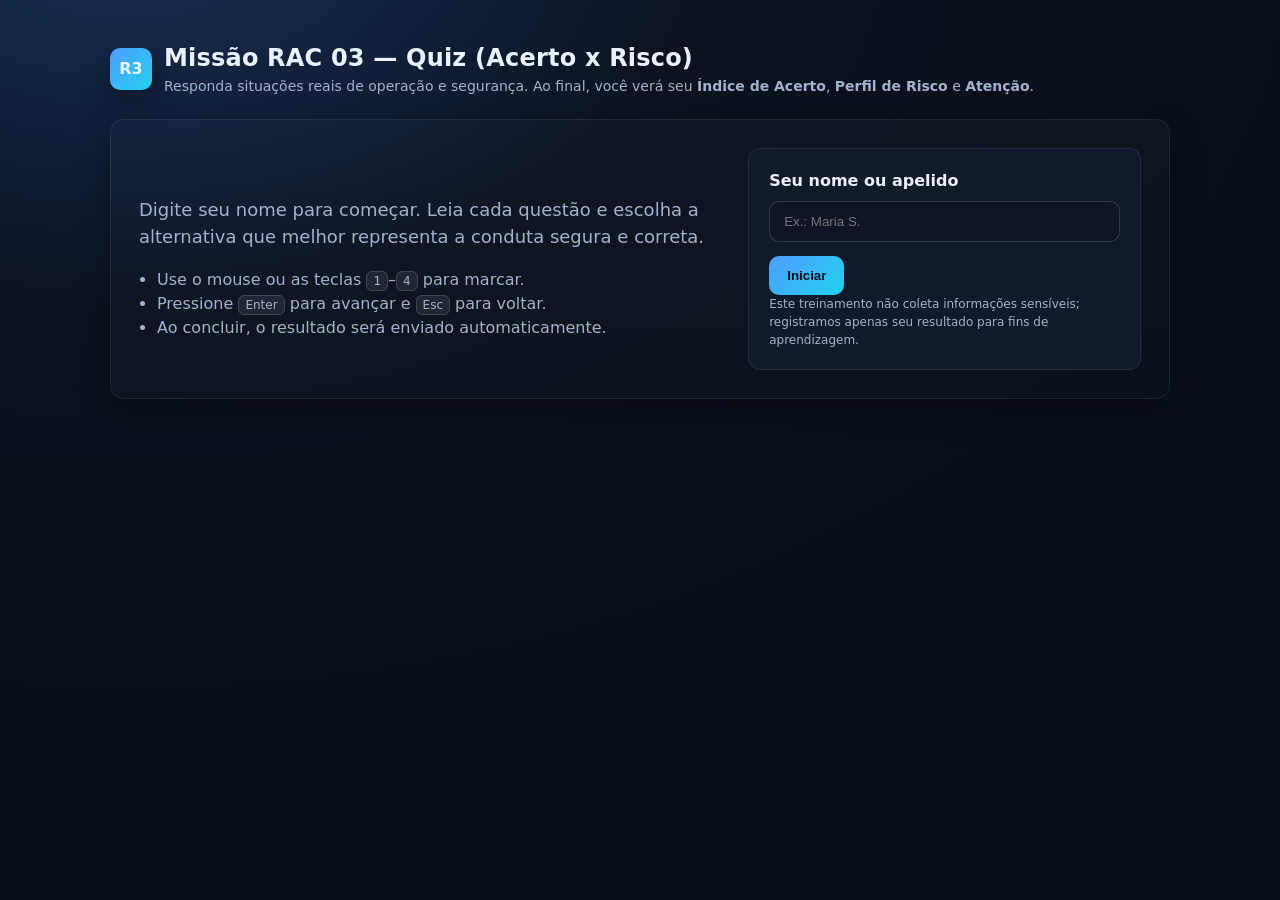
==== index.html @ c6a47e02 "Update index.html" ====
<!DOCTYPE html>
<html lang="pt-br">
<head>
  <meta charset="utf-8" />
  <meta name="viewport" content="width=device-width, initial-scale=1" />
  <title>Missão RAC 03 — Quiz (Acerto x Risco)</title>
  <style>
    :root{
      --bg:#0b1220;
      --card:#111a2b;
      --muted:#a4b1cd;
      --text:#eaf1ff;
      --accent:#4f9cff;
      --accent-2:#22d3ee;
      --good:#22c55e;
      --warn:#f59e0b;
      --bad:#ef4444;
      --shadow:0 10px 30px rgba(0,0,0,.35);
      --radius:14px;
    }

    *{ box-sizing:border-box; }
    html,body{ height:100%; }

    body{
      margin:0;
      font:400 16px/1.5 system-ui,-apple-system,Segoe UI,Roboto,Ubuntu,Cantarell,'Helvetica Neue',Arial,'Noto Sans',sans-serif;
      color:var(--text);
      background:
        radial-gradient(1200px 800px at 10% -10%, #173057 0%, #0b1220 50%, #090f1a 100%),
        url('https://images.unsplash.com/photo-1518770660439-4636190af475?q=80&w=1200&auto=format&fit=crop') center/cover fixed no-repeat;
    }

    .wrap{
      max-width:1100px;
      margin:0 auto;
      padding:40px 20px 80px;
    }

    header{
      display:flex;
      align-items:center;
      gap:12px;
      margin-bottom:22px;
    }

    .logo{
      width:42px;
      height:42px;
      border-radius:10px;
      background:linear-gradient(135deg,var(--accent),var(--accent-2));
      display:grid;
      place-items:center;
      box-shadow:var(--shadow);
    }

    .logo span{ font-weight:700; }

    h1{
      font-size:24px;
      margin:0;
      letter-spacing:.2px;
    }

    .card{
      background:linear-gradient(180deg, rgba(255,255,255,.02), rgba(255,255,255,.01));
      border:1px solid rgba(255,255,255,.08);
      border-radius:var(--radius);
      box-shadow:var(--shadow);
      overflow:hidden;
    }

    #intro{
      padding:28px;
      display:grid;
      grid-template-columns:1.2fr .8fr;
      gap:20px;
      align-items:center;
    }

    #intro .lead{
      font-size:18px;
      color:var(--muted);
    }

    #intro .panel{
      background:var(--card);
      border-radius:12px;
      padding:20px;
    }

    label{
      display:block;
      font-weight:600;
      margin-bottom:8px;
    }

    input[type=text]{
      width:100%;
      padding:12px 14px;
      border-radius:10px;
      border:1px solid rgba(255,255,255,.15);
      background:#0d1526;
      color:var(--text);
      outline:none;
    }

    .actions{
      display:flex;
      gap:12px;
      margin-top:14px;
    }

    button{
      appearance:none;
      border:0;
      border-radius:10px;
      padding:12px 18px;
      color:#06101f;
      font-weight:700;
      cursor:pointer;
    }

    .btn-primary{
      background:linear-gradient(135deg,var(--accent),var(--accent-2));
      color:#06101f;
    }

    .btn-secondary{
      background:rgba(255,255,255,.08);
      color:var(--text);
    }

    #game{ display:none; }

    .game-grid{
      display:grid;
      grid-template-columns:1.1fr .9fr;
      gap:20px;
    }

    .scene{
      position:relative;
      height:520px;
      border-radius:var(--radius);
      overflow:hidden;
      background:#111;
    }

    .scene img{
      position:absolute;
      inset:0;
      width:100%;
      height:100%;
      object-fit:cover;
      filter:brightness(.5);
    }

    .scene .progress{
      position:absolute;
      top:14px;
      left:14px;
      right:14px;
      height:10px;
      border-radius:8px;
      background:rgba(255,255,255,.12);
      overflow:hidden;
      border:1px solid rgba(255,255,255,.15);
    }

    .scene .bar{
      height:100%;
      width:0%;
      background:linear-gradient(90deg,var(--accent),var(--accent-2));
      transition:width .35s ease;
    }

    .scene .step{
      position:absolute;
      top:36px;
      left:16px;
      font-size:12px;
      color:#d0dcf5;
    }

    .qa{
      background:var(--card);
      border-radius:var(--radius);
      padding:20px;
      display:grid;
      grid-template-rows:auto 1fr auto;
      height:520px;
    }

    .question{
      font-size:20px;
      font-weight:700;
      margin:2px 0 10px;
    }

    .options{
      display:grid;
      gap:10px;
      overflow:auto;
      padding-right:6px;
    }

    .opt{
      display:flex;
      align-items:flex-start;
      gap:10px;
      padding:12px;
      border:1px solid rgba(255,255,255,.12);
      border-radius:12px;
      background:#0e1729;
      cursor:pointer;
      transition:transform .05s ease, border-color .2s ease;
    }

    .opt:hover{
      border-color:rgba(255,255,255,.3);
    }

    .opt input{
      transform:scale(1.2);
      margin-top:2px;
    }

    .qa-footer{
      display:flex;
      justify-content:space-between;
      align-items:center;
      gap:12px;
      margin-top:12px;
    }

    .pill{
      background:rgba(255,255,255,.08);
      color:var(--muted);
      font-size:12px;
      padding:6px 10px;
      border-radius:999px;
    }

    #result{ display:none; }

    .result-wrap{
      display:grid;
      grid-template-columns:1.1fr .9fr;
      gap:20px;
    }

    .hero{
      background:linear-gradient(135deg,#0f1b33,#0b1426);
      border:1px solid rgba(255,255,255,.08);
      border-radius:var(--radius);
      padding:22px;
    }

    .metrics{
      display:grid;
      grid-template-columns:repeat(2, 1fr);
      gap:14px;
      margin-top:10px;
    }

    .metric{
      background:#0e1628;
      border:1px solid rgba(255,255,255,.08);
      border-radius:12px;
      padding:14px;
      display:grid;
      grid-template-columns:100px 1fr;
      gap:12px;
      align-items:center;
    }

    .metric h4{
      margin:0 0 6px;
      font-size:14px;
      color:#cbd6ee;
    }

    .metric p{
      margin:0;
      color:var(--muted);
      font-size:13px;
    }

    .viz{
      width:100px;
      height:100px;
    }

    .panel{
      background:var(--card);
      border:1px solid rgba(255,255,255,.08);
      border-radius:var(--radius);
      padding:18px;
    }

    .list{
      margin:0;
      padding-left:18px;
      color:var(--muted);
    }

    .result-actions{
      display:flex;
      gap:12px;
      margin-top:14px;
      align-items:center;
      flex-wrap:wrap;
    }

    .status-badge{
      display:inline-block;
      padding:6px 10px;
      border-radius:999px;
      font-weight:700;
      font-size:12px;
    }

    .status-ok{
      background:rgba(34,197,94,.2);
      color:#34d399;
      border:1px solid rgba(34,197,94,.35);
    }

    .status-warn{
      background:rgba(245,158,11,.2);
      color:#fbbf24;
      border:1px solid rgba(245,158,11,.35);
    }

    .status-err{
      background:rgba(239,68,68,.2);
      color:#f87171;
      border:1px solid rgba(239,68,68,.35);
    }

    .badge{
      display:inline-block;
      padding:3px 8px;
      border-radius:999px;
      font-weight:700;
      font-size:12px;
    }

    .muted{
      color:var(--muted);
      font-size:12px;
    }

    kbd{
      padding:2px 6px;
      border-radius:6px;
      background:rgba(255,255,255,.08);
      border:1px solid rgba(255,255,255,.15);
      font-family:inherit;
      font-size:12px;
    }

    @media (max-width: 900px){
      #intro{ grid-template-columns:1fr; }
      .game-grid, .result-wrap{ grid-template-columns:1fr; }
      .scene, .qa{ height:auto; }
    }
  </style>
</head>
<body>
  <div class="wrap">
    <header>
      <div class="logo"><span>R3</span></div>
      <div>
        <h1>Missão RAC 03 — Quiz (Acerto x Risco)</h1>
        <div style="color:var(--muted); font-size:14px">
          Responda situações reais de operação e segurança. Ao final, você verá seu <b>Índice de Acerto</b>, <b>Perfil de Risco</b> e <b>Atenção</b>.
        </div>
      </div>
    </header>

    <section id="intro" class="card">
      <div>
        <p class="lead">
          Digite seu nome para começar. Leia cada questão e escolha a alternativa que melhor representa a conduta segura e correta.
        </p>
        <ul class="list">
          <li>Use o mouse ou as teclas <kbd>1</kbd>–<kbd>4</kbd> para marcar.</li>
          <li>Pressione <kbd>Enter</kbd> para avançar e <kbd>Esc</kbd> para voltar.</li>
          <li>Ao concluir, o resultado será enviado automaticamente.</li>
        </ul>
      </div>

      <div class="panel">
        <label for="playerName">Seu nome ou apelido</label>
        <input id="playerName" type="text" placeholder="Ex.: Maria S." />
        <div class="actions">
          <button id="btnStart" class="btn-primary">Iniciar</button>
        </div>
        <div class="muted">
          Este treinamento não coleta informações sensíveis; registramos apenas seu resultado para fins de aprendizagem.
        </div>
      </div>
    </section>

    <section id="game" class="game-grid">
      <div class="scene card">
        <div class="progress"><div class="bar" id="progressBar"></div></div>
        <div class="step" id="stepText"></div>
        <img id="sceneImg" alt="Cenário" src="" />
      </div>

      <div class="qa card">
        <div>
          <div class="pill" id="topic">Cenário</div>
          <div class="question" id="questionText"></div>
        </div>

        <div class="options" id="options"></div>

        <div class="qa-footer">
          <span class="pill" id="timer">00:00</span>
          <div>
            <button id="btnBack" class="btn-secondary">Voltar</button>
            <button id="btnNext" class="btn-primary" disabled>Próximo</button>
          </div>
        </div>
      </div>
    </section>

    <section id="result">
      <div class="result-wrap">
        <div class="hero">
          <h2 id="thanks"></h2>
          <p class="lead" id="summary"></p>

          <div class="metrics">
            <div class="metric">
              <svg class="viz" viewBox="0 0 100 100" id="gaugeScore"></svg>
              <div>
                <h4>Pontuação (%)</h4>
                <p>% de pontos obtidos em relação ao máximo.</p>
              </div>
            </div>

            <div class="metric">
              <svg class="viz" viewBox="0 0 100 100" id="gaugeRisk"></svg>
              <div>
                <h4>Perfil de Risco</h4>
                <p>Classificação do comportamento de risco escolhido.</p>
              </div>
            </div>

            <div class="metric">
              <svg class="viz" viewBox="0 0 100 100" id="gaugeAttention"></svg>
              <div>
                <h4>Atenção</h4>
                <p>Consistência das escolhas ao longo do quiz.</p>
              </div>
            </div>

            <div class="metric">
              <svg class="viz" viewBox="0 0 100 100" id="gaugeSpeed"></svg>
              <div>
                <h4>Velocidade Média</h4>
                <p>Tempo médio por pergunta.</p>
              </div>
            </div>
          </div>

          <div style="margin-top:10px">
            <svg class="viz" viewBox="0 0 100 100" id="radar"></svg>
            <span class="pill">Radar: Acerto / Atenção / Velocidade</span>
          </div>

          <div class="result-actions">
            <button id="btnCSV" class="btn-primary">Exportar CSV</button>
            <button id="btnReiniciar" class="btn-secondary">Jogar de novo</button>
            <span id="sendStatus" class="status-badge status-warn" style="display:none;">Enviando resultado...</span>
          </div>
        </div>

        <div class="panel">
          <h3>Suas respostas</h3>
          <ol id="answersList" class="list"></ol>
        </div>
      </div>
    </section>
  </div>

  <script>
    (function () {
      const GAS_URL = 'https://script.google.com/macros/s/AKfycbwQmQRJZXKfMstg7GrXupZd1Vr0nkL9AtEJz9_dY_Huu32HAdwl8HGs6PJMzA8aFYnQ/exec';

      const WEIGHTS = [1,1,1,1,1,1,1,1];
      const MAX_PER_Q = 5;

      const pctToPts = p => MAX_PER_Q * (p / 100);
      const riskFromPct = p => (p >= 100 ? 1 : p >= 75 ? 2 : p >= 50 ? 3 : 5);

      const rawScenarios = [
        {
          img: 'https://images.unsplash.com/photo-1603791440384-56cd371ee9a7?auto=format&fit=crop&w=1200&q=80',
          topic: 'Condução',
          q: '1. Com o uso da marcha correta o que garantimos na operação dos caminhões? Assinale a resposta que melhor exemplifica o seu uso.',
          opt: [
            { t: 'Garantimos a dirigibilidade do veículo inclusive com a utilização dos freios auxiliares.', pct: 100 },
            { t: 'Garantimos a refrigeração do retarder, em declives longos.', pct: 75 },
            { t: 'Melhor força de frenagem pelo freio motor pois a rotação do motor depende da marcha.', pct: 50 },
            { t: 'Melhor lubrificação do motor pois a rotação do motor depende da marcha.', pct: 25 }
          ]
        },
        {
          img: 'https://eqpro.com.br/wp-content/uploads/2017/08/epi-equipamento-seguranca-equipro-02z.jpg?auto=format&fit=crop&w=1200&q=80',
          topic: 'Frenagem',
          q: '2. Quanto ao uso dos freios auxiliares, em pistas escorregadias. Como devemos proceder:',
          opt: [
            { t: 'Priorizar o freio de serviço que freia em todas as rodas enquanto os freios auxiliares freiam em 4 rodas em caminhões 6x4 e 8x4.', pct: 50 },
            { t: 'Utilizar o freio de serviço que freia em todas as rodas enquanto os freios auxiliares freiam em 4 rodas em caminhões 6x4 e 8x4.', pct: 100 },
            { t: 'Priorizar o freio auxiliares que freiam em 4 rodas em caminhões 6x4 e 8x4.', pct: 25 },
            { t: 'Utilizar o freio de serviço que freia por pressão de ar exceto nas cuicas duplas.', pct: 75 }
          ]
        },
        {
          img: 'https://images.unsplash.com/photo-1573164574572-cb89e39749b4?auto=format&fit=crop&w=1200&q=80',
          topic: 'Testes',
          q: '3. Quanto a testagem dos freios, é correto dizer:',
          opt: [
            { t: 'O teste de freio em rampa tem o objetivo de avaliar a eficiência do freio de estacionamento.', pct: 75 },
            { t: 'No teste de estanqueidade avaliamos fuga de ar dos freios, já o teste de freio em rampa avaliamos a eficiência dos freios de serviço e estacionamento.', pct: 100 },
            { t: 'O teste de freio em rampa tem o objetivo de avaliar fuga de ar, como também avaliamos a eficiência dos freios de serviço e estacionamento.', pct: 50 },
            { t: 'O teste de estanqueidade dos freios pode ser feito pelos operadores afins de testar os freios.', pct: 25 }
          ]
        },
        {
          img: 'https://images.unsplash.com/photo-1506744038136-46273834b3fb?auto=format&fit=crop&w=1200&q=80',
          topic: 'Vias de Acesso',
          q: '4. Para a liberação das vias de acessos, qual o fluxo devemos seguir para a aprovação e liberação?',
          opt: [
            { t: 'Para a liberação de acessos devemos preencher o formulário de liberação, sendo premissas; NR22 para largura de vias de acordo com fluxo, mão única ou dupla e a largura do maior equipamento que nela transita, NR 22 e manual de estradas, alturas de leiras, inclinações e superelevações.', pct: 100 },
            { t: 'Para a liberação acessos devemos preencher o formulário de liberação, sendo premissas; NR22 para largura de vias, NR 22 e manual de estradas alturas de leiras, inclinações e superelevações.', pct: 75 },
            { t: 'Para a liberação de acessos devemos preencher o formulário de liberação, sendo premissas; NR22 para largura de vias, independente dos equipamentos, NR 22 e manual de estradas alturas de leiras, inclinações e superelevações.', pct: 50 },
            { t: 'Para a liberação de acessos devemos preencher o formulário de liberação.', pct: 25 }
          ]
        },
        {
          img: 'https://images.unsplash.com/photo-1504384308090-c894fdcc538d?auto=format&fit=crop&w=1200&q=80',
          topic: 'Escavadeira',
          q: '5. Em operação de escavadeira, para garantir a segurança do operador/máquina, em atividade sobre plataforma, é correto dizer:',
          opt: [
            { t: 'Devemos trabalhar sobre plataforma devemos estabilizar a máquina, mantermos a roda guia para a crista', pct: 50 },
            { t: 'Devemos trabalhar sobre plataforma devemos atentar a altura da plataforma, estabilizar a máquina, mantermos a roda guia para a crista, atentar a altura dos taludes e manter carregamentos a 45º', pct: 100 },
            { t: 'Devemos trabalhar sobre plataforma devemos atentar a altura da plataforma, estabilizar a máquina, mantermos a roda guia para a crista, atentar a altura dos taludes e manter carregamentos a 90º devido a maior disponibilidade de material', pct: 75 },
            { t: 'Devemos trabalhar sobre plataforma devemos atentar a altura da plataforma, estabilizar a máquina, mantermos a roda guia para a crista, atentar a altura dos taludes e manter carregamentos a 90º com escavação sob esteiras', pct: 25 }
          ]
        },
        {
          img: 'https://images.unsplash.com/photo-1501594907352-04cda38ebc29?auto=format&fit=crop&w=1200&q=80',
          topic: 'Pressão de Ar',
          q: '6. Quanto a pressão do ar do sistema de freio, podemos afirmar que:',
          opt: [
            { t: 'Não posso operar o caminhão estando a pressão do ar do sistema de freio em 7 bar. Em falta de ar do freio de serviço, devo aplicar o freio de estacionamento.', pct: 75 },
            { t: 'O ar do freio de estacionamento acabou (zero bar), as rodas do freio de estacionamento irão freiar.', pct: 25 },
            { t: 'Em falta de ar do freio de serviço, devo aplicar o freio de estacionamento de forma gradativa até a parada do caminhão.', pct: 50 },
            { t: 'A pressão de trabalho dos freios deve ser atingida antes de iniciar a operação, devemos monitorar o painel e observando a pressão sendo a pressão ideal de 8 a 10 bar. Em falta de ar do freio de serviço, devo aplicar o freio de estacionamento de forma gradativa até a parada do caminhão.', pct: 100 }
          ]
        },
        {
          img: 'https://vale.com/documents/d/guest/estrada-de-ferro-vitoria-img-1-png-7?auto=format&fit=crop&w=1200&q=80',
          topic: 'Basculamento',
          q: '7. Marque a opção correta que apresenta as regras básicas para basculamento.',
          opt: [
            { t: 'Realize as manobras observando por obstáculos e condições do piso, mantenha afastamento mínimo da crista dos bancos, verifique os ângulos pelo inclinômetro e não basculhe com valores próximo ao máximo permitido', pct: 75 },
            { t: 'Bascular apenas em locais liberados pela liderança, atente as condições do piso e leiras, realiza as manobras observando se há obstáculos, mantenha afastamento mínimo da crista dos bancos, verifique os ângulos pelo inclinômetro e não basculhe com valores próximo ao máximo permitido, reposicionando o caminhão.', pct: 100 },
            { t: 'O basculamento só deve ocorrer em praças de deposição com piso firme', pct: 25 },
            { t: 'Ao realizar a manobra, estando em praça de deposição, o operador deve verificar a inclinação lateral e frontal máxima (4º e 6º), acionar a tomada de força e após a tomada de ar. Acompanhar o basculamento até a abertura do último estágio do cilindro de elevação. Puxar a frente sem bater a tampa da báscula.', pct: 50 }
          ]
        },
        {
          img: 'https://images.unsplash.com/photo-1501706362039-c06b2d715385?auto=format&fit=crop&w=1200&q=80',
          topic: 'Condição Insegura',
          q: '8. Você está passando por problemas pessoais em sua casa, resolve vir trabalhar para se distrair do problema e a fadiga é detectada durante a operação do caminhão. Você deverá:',
          opt: [
            { t: 'Parar o caminhão em local seguro e informar a liderança imediatamente.', pct: 100 },
            { t: 'Marcar no emociograma e aguardar entrarem em contato com você.', pct: 25 },
            { t: 'Procurar o Pitstop parando o equipamento em local seguro.', pct: 75 },
            { t: 'Realizar o direito de recusa.', pct: 50 }
          ]
        }
      ];

      const scenarios = rawScenarios.map(sc => ({
        ...sc,
        opt: sc.opt.map(o => ({
          ...o,
          pts: pctToPts(o.pct),
          risk: riskFromPct(o.pct)
        }))
      }));

      let player = '';
      let step = 0;
      let answers = new Array(scenarios.length).fill(null);
      let times = new Array(scenarios.length).fill(0);
      let t0 = 0;
      let raf = 0;
      let sentOnce = false;

      const $ = s => document.querySelector(s);

      const intro = $('#intro');
      const game = $('#game');
      const result = $('#result');

      const nameInput = $('#playerName');
      const btnStart = $('#btnStart');
      const btnBack = $('#btnBack');
      const btnNext = $('#btnNext');
      const btnReiniciar = $('#btnReiniciar');
      const btnCSV = $('#btnCSV');

      const progressBar = $('#progressBar');
      const stepText = $('#stepText');
      const sceneImg = $('#sceneImg');
      const topic = $('#topic');
      const questionText = $('#questionText');
      const options = $('#options');
      const timer = $('#timer');

      const thanks = $('#thanks');
      const summary = $('#summary');
      const answersList = $('#answersList');
      const sendStatus = $('#sendStatus');

      const fmtTime = ms => {
        const s = Math.round(ms / 1000);
        const m = String(Math.floor(s / 60)).padStart(2, '0');
        const ss = String(s % 60).padStart(2, '0');
        return `${m}:${ss}`;
      };

      function drawDonut(id, percent, color) {
        const el = document.getElementById(id);
        const p = Math.max(0, Math.min(100, percent));
        const r = 42;
        const c = 2 * Math.PI * r;
        const off = c * (1 - p / 100);

        el.innerHTML = `
          <circle cx="50" cy="50" r="46" fill="none" stroke="rgba(255,255,255,.07)" stroke-width="8"/>
          <circle
            cx="50"
            cy="50"
            r="${r}"
            fill="none"
            stroke="${color}"
            stroke-width="8"
            stroke-linecap="round"
            stroke-dasharray="${c}"
            stroke-dashoffset="${off}"
            transform="rotate(-90 50 50)"
          />
          <text x="50" y="54" text-anchor="middle" font-size="18" fill="#eaf1ff" font-weight="700">
            ${Math.round(p)}%
          </text>
        `;
      }

      function drawRadar(id, axes) {
        const el = document.getElementById(id);
        const cx = 50, cy = 50, r = 40;
        const ang = [-90, 30, 150].map(a => a * Math.PI / 180);

        const pts = axes.map((v, i) => {
          const rr = r * v;
          return [cx + rr * Math.cos(ang[i]), cy + rr * Math.sin(ang[i])];
        });

        const grid = [0.33, 0.66, 1].map(g => {
          const gpts = ang.map(a => `${cx + r * g * Math.cos(a)},${cy + r * g * Math.sin(a)}`);
          return `<polygon points="${gpts.join(' ')}" fill="none" stroke="rgba(255,255,255,.12)"/>`;
        }).join('');

        const poly = `<polygon points="${pts.map(p => p.join(',')).join(' ')}" fill="rgba(79,156,255,.25)" stroke="var(--accent)"/>`;

        const labels = ['Acerto', 'Atenção', 'Velocidade'].map((t, i) => {
          const rr = r * 1.15;
          const x = cx + rr * Math.cos(ang[i]);
          const y = cy + rr * Math.sin(ang[i]);
          return `<text x="${x}" y="${y}" text-anchor="middle" font-size="10" fill="#cbd6ee">${t}</text>`;
        }).join('');

        el.innerHTML = `<g>${grid}${poly}${labels}</g>`;
      }

      function updateTimer() {
        timer.textContent = fmtTime(performance.now() - t0);
        raf = requestAnimationFrame(updateTimer);
      }

      function riskCategory(avg) {
        if (avg <= 2) return { cat: 'Perfil Conservador', extra: '', c: 'var(--good)' };
        if (avg <= 3.5) return { cat: 'Perfil Moderado', extra: '', c: 'var(--warn)' };
        return {
          cat: 'Perfil Ousado',
          extra: avg >= 4.25 ? ' — com possível tendência a negligenciar riscos.' : '',
          c: 'var(--bad)'
        };
      }

      function attentionLabel(p) {
        if (p > 66) return 'Alta atenção e consistência.';
        if (p > 33) return 'Atenção moderada, algumas variações.';
        return 'Baixa atenção, respostas inconsistentes.';
      }

      function start() {
        const n = (nameInput.value || '').trim();

        if (!n) {
          alert('Por favor, informe seu nome.');
          return;
        }

        player = n;
        step = 0;
        sentOnce = false;
        answers = new Array(scenarios.length).fill(null);
        times = new Array(scenarios.length).fill(0);

        intro.style.display = 'none';
        result.style.display = 'none';
        game.style.display = 'grid';

        render();
      }

      function render() {
        const total = scenarios.length;
        const sc = scenarios[step];

        sceneImg.src = sc.img;
        stepText.textContent = `Pergunta ${step + 1} de ${total}`;
        progressBar.style.width = `${(step / total) * 100}%`;
        topic.textContent = sc.topic;
        questionText.textContent = sc.q;
        options.innerHTML = '';

        sc.opt.forEach((o, idx) => {
          const id = `opt_${step}_${idx}`;

          const li = document.createElement('label');
          li.className = 'opt';
          li.setAttribute('for', id);

          const radio = document.createElement('input');
          radio.type = 'radio';
          radio.name = 'opt';
          radio.id = id;
          radio.dataset.idx = idx;

          if (answers[step] && answers[step].idx === idx) {
            radio.checked = true;
          }

          radio.addEventListener('change', () => {
            btnNext.disabled = false;
          });

          const span = document.createElement('div');
          span.innerHTML = `<b>${idx + 1})</b> ${o.t}`;

          li.appendChild(radio);
          li.appendChild(span);
          options.appendChild(li);
        });

        btnNext.disabled = answers[step] == null;
        btnBack.disabled = step === 0;

        cancelAnimationFrame(raf);
        t0 = performance.now();
        updateTimer();
      }

      function next() {
        const sel = document.querySelector("input[name='opt']:checked");

        if (!sel) {
          alert('Selecione uma opção para continuar.');
          return;
        }

        const dt = performance.now() - t0;
        times[step] += dt;

        const sc = scenarios[step];
        const idx = parseInt(sel.dataset.idx, 10);
        const choice = sc.opt[idx];

        answers[step] = {
          idx,
          pts: choice.pts,
          risk: choice.risk
        };

        step++;

        if (step < scenarios.length) {
          render();
        } else {
          finish();
        }
      }

      function back() {
        if (step === 0) return;

        const dt = performance.now() - t0;
        times[step] += dt;

        step--;
        render();
      }

      function calc() {
        const rows = answers.filter(v => v != null);
        const n = rows.length;
        const wsum = WEIGHTS.slice(0, n).reduce((a, b) => a + b, 0) || 1;

        let totalPoints = 0;
        for (let i = 0; i < n; i++) {
          totalPoints += WEIGHTS[i] * rows[i].pts;
        }

        const maxPoints = MAX_PER_Q * wsum;
        const scorePct = maxPoints ? (100 * totalPoints / maxPoints) : 0;
        const mediaGeral5 = totalPoints / wsum;

        const avgRisk = n ? (rows.reduce((a, b) => a + b.risk, 0) / n) : 1;

        const diffs = [];
        for (let i = 1; i < n; i++) {
          diffs.push(Math.abs(rows[i].risk - rows[i - 1].risk));
        }

        const avgDiff = diffs.length ? (diffs.reduce((a, b) => a + b, 0) / diffs.length) : 0;
        const attentionPct = Math.max(0, 100 - (avgDiff / 4) * 100);

        const avgMs = times.slice(0, n).reduce((a, b) => a + b, 0) / (n || 1);
        const s = avgMs / 1000;

        const speedPct = Math.max(
          0,
          Math.min(100, 100 * ((45 - Math.min(45, Math.max(6, s))) / (45 - 6)))
        );

        const riskPct = Math.max(0, Math.min(100, ((avgRisk - 1) / 4) * 100));

        return {
          scorePct,
          mediaGeral5,
          avgRisk,
          riskPct,
          attentionPct,
          speedPct,
          avgDiff,
          s,
          total: n
        };
      }

      function buildRespostasRaw() {
        return scenarios.map((sc, i) => {
          const a = answers[i];
          const opt = a ? sc.opt[a.idx] : null;

          return {
            perguntaNumero: i + 1,
            topico: sc.topic,
            pergunta: sc.q,
            respostaIdx: a ? a.idx : null,
            respostaNumero: a ? (a.idx + 1) : null,
            respostaTexto: opt ? opt.t : null,
            percentual: opt ? opt.pct : null,
            pontos: opt ? Number(opt.pts.toFixed(2)) : null,
            risco: opt ? opt.risk : null,
            tempoSeg: Number(((times[i] || 0) / 1000).toFixed(1))
          };
        });
      }

      function finish() {
        cancelAnimationFrame(raf);
        game.style.display = 'none';
        result.style.display = 'block';

        const {
          scorePct,
          mediaGeral5,
          avgRisk,
          riskPct,
          attentionPct,
          speedPct,
          avgDiff,
          s
        } = calc();

        const rc = riskCategory(avgRisk);
        const attTxt = attentionLabel(attentionPct);
        const riskText = rc.cat + (rc.extra || '');

        thanks.textContent = `Obrigado, ${player}! Aqui está seu resultado.`;

        summary.innerHTML = `
          Pontos (% do máximo):
          <span class="badge" style="background:${scorePct >= 70 ? 'var(--good)' : scorePct >= 40 ? 'var(--warn)' : 'var(--bad)'}; color:#06101f">
            ${scorePct.toFixed(0)}%
          </span><br>
          Média (0–5, ponderada): <b>${mediaGeral5.toFixed(2)}</b><br>
          Risco: <b style="color:${rc.c}">${riskText}</b> (média ${avgRisk.toFixed(2)}).<br>
          Em atividades: <b>${attTxt}</b> (variação média ${avgDiff.toFixed(2)}). Tempo médio por pergunta: <b>${s.toFixed(1)}s</b>.
        `;

        drawDonut('gaugeScore', scorePct, scorePct >= 70 ? 'var(--good)' : scorePct >= 40 ? 'var(--warn)' : 'var(--bad)');
        drawDonut('gaugeRisk', riskPct, rc.c);
        drawDonut('gaugeAttention', attentionPct, attentionPct > 66 ? 'var(--good)' : attentionPct > 33 ? 'var(--warn)' : 'var(--bad)');
        drawDonut('gaugeSpeed', speedPct, speedPct > 66 ? 'var(--good)' : speedPct > 33 ? 'var(--warn)' : 'var(--bad)');
        drawRadar('radar', [scorePct / 100, attentionPct / 100, speedPct / 100]);

        answersList.innerHTML = '';

        scenarios.forEach((sc, i) => {
          const a = answers[i];
          const li = document.createElement('li');

          if (!a) {
            li.innerHTML = `<b>${sc.q}</b><br><span style="color:var(--muted)">Sem resposta.</span>`;
          } else {
            const o = sc.opt[a.idx];
            li.innerHTML = `<b>${sc.q}</b><br><span style="color:var(--muted)">Sua resposta: ${o.t} — <b>${o.pct}%</b> (<b>${o.pts.toFixed(2)}</b>/5) · risco <b>${o.risk}</b>/5</span>`;
          }

          answersList.appendChild(li);
        });

        btnCSV.onclick = function () {
          const header = [
            'nome',
            'pontos_%',
            'media_0a5_ponderada',
            'perfil_risco_texto',
            'perfil_atencao_texto',
            'tempo_medio_s',
            'respostas_idx'
          ];

          const row = [
            player,
            scorePct.toFixed(0),
            mediaGeral5.toFixed(2),
            riskText,
            attTxt,
            s.toFixed(1),
            JSON.stringify(answers.map(a => a ? a.idx : null))
          ];

          const csv =
            header.join(',') +
            '\n' +
            row.map(v => `"${String(v).replace(/"/g, '""')}"`).join(',');

          const blob = new Blob([csv], { type: 'text/csv;charset=utf-8;' });
          const url = URL.createObjectURL(blob);

          const a = document.createElement('a');
          a.href = url;
          a.download = 'resultado_rac03_quiz.csv';
          document.body.appendChild(a);
          a.click();
          document.body.removeChild(a);
          URL.revokeObjectURL(url);
        };

        enviarResultado({
          nome: player,
          mediaGeral: mediaGeral5,
          perfilRisco: riskText,
          perfilAtencao: attTxt,
          pontuacaoPct: scorePct,
          tempoMedioSeg: s,
          perfilRiscoValor: avgRisk,
          perfilAtencaoPct: attentionPct,
          respostasRaw: buildRespostasRaw()
        });
      }

      async function enviarResultado({
        nome,
        mediaGeral,
        perfilRisco,
        perfilAtencao,
        pontuacaoPct,
        tempoMedioSeg,
        perfilRiscoValor,
        perfilAtencaoPct,
        respostasRaw
      }) {
        try {
          if (sentOnce) return;

          const dedupKey = `rac03_sent_v3_${nome}_${new Date().toDateString()}`;

          if (localStorage.getItem(dedupKey)) {
            sentOnce = true;
            return;
          }

          sentOnce = true;
          sendStatus.className = 'status-badge status-warn';
          sendStatus.textContent = 'Enviando resultado...';
          sendStatus.style.display = 'inline-block';

         const payloadObj = {
  Nome: nome,
  MediaGeral: Number(mediaGeral).toFixed(2),
  PerfilRisco: perfilRisco,
  PerfilAtencao: perfilAtencao,
  PontuacaoPct: Number(pontuacaoPct).toFixed(0),
  TempoMedioSeg: Number(tempoMedioSeg).toFixed(1),
  PerfilRiscoValor: Number(perfilRiscoValor).toFixed(2),
  PerfilAtencaoPct: Number(perfilAtencaoPct).toFixed(0),
  RespostasRaw: respostasRaw,
  Origem: 'github_pages',
  Versao: 'rac03_v3'
};

const r = await fetch(GAS_URL, {
  method: 'POST',
  redirect: 'follow',
  headers: {
    'Content-Type': 'text/plain;charset=utf-8'
  },
  body: JSON.stringify(payloadObj)
});


          let ok = false;
          let responseData = null;

          try {
            responseData = await r.json();
            ok = responseData && responseData.status === 'OK';
          } catch (e) {
            ok = r.ok;
          }

          if (ok) {
            localStorage.setItem(dedupKey, '1');
            sendStatus.className = 'status-badge status-ok';
            sendStatus.textContent = 'Resultado enviado!';
          } else {
            console.warn('Resposta sem confirmação:', responseData);
            sendStatus.className = 'status-badge status-err';
            sendStatus.textContent = 'Falha no envio (sem confirmação)';
            sentOnce = false;
          }

        } catch (err) {
          console.warn('Falha no envio', err);
          sendStatus.className = 'status-badge status-err';
          sendStatus.textContent = 'Falha no envio';
          sentOnce = false;
        }
      }

      function resetQuiz() {
        intro.style.display = 'grid';
        game.style.display = 'none';
        result.style.display = 'none';

        nameInput.value = '';
        sendStatus.style.display = 'none';
        sendStatus.textContent = 'Enviando resultado...';
        sendStatus.className = 'status-badge status-warn';

        player = '';
        step = 0;
        answers = new Array(scenarios.length).fill(null);
        times = new Array(scenarios.length).fill(0);
        sentOnce = false;
      }

      btnStart.addEventListener('click', start);
      btnNext.addEventListener('click', next);
      btnBack.addEventListener('click', back);
      btnReiniciar.addEventListener('click', resetQuiz);

      document.addEventListener('keydown', e => {
        if (game.style.display !== 'grid') return;

        if (e.key >= '1' && e.key <= '4') {
          const i = parseInt(e.key, 10) - 1;
          const inputs = document.querySelectorAll("input[name='opt']");
          const input = inputs[i];

          if (input) {
            input.checked = true;
            btnNext.disabled = false;
          }
        }

        if (e.key === 'Enter') next();
        if (e.key === 'Escape') back();
      });
    })();
  </script>
</body>
</html>
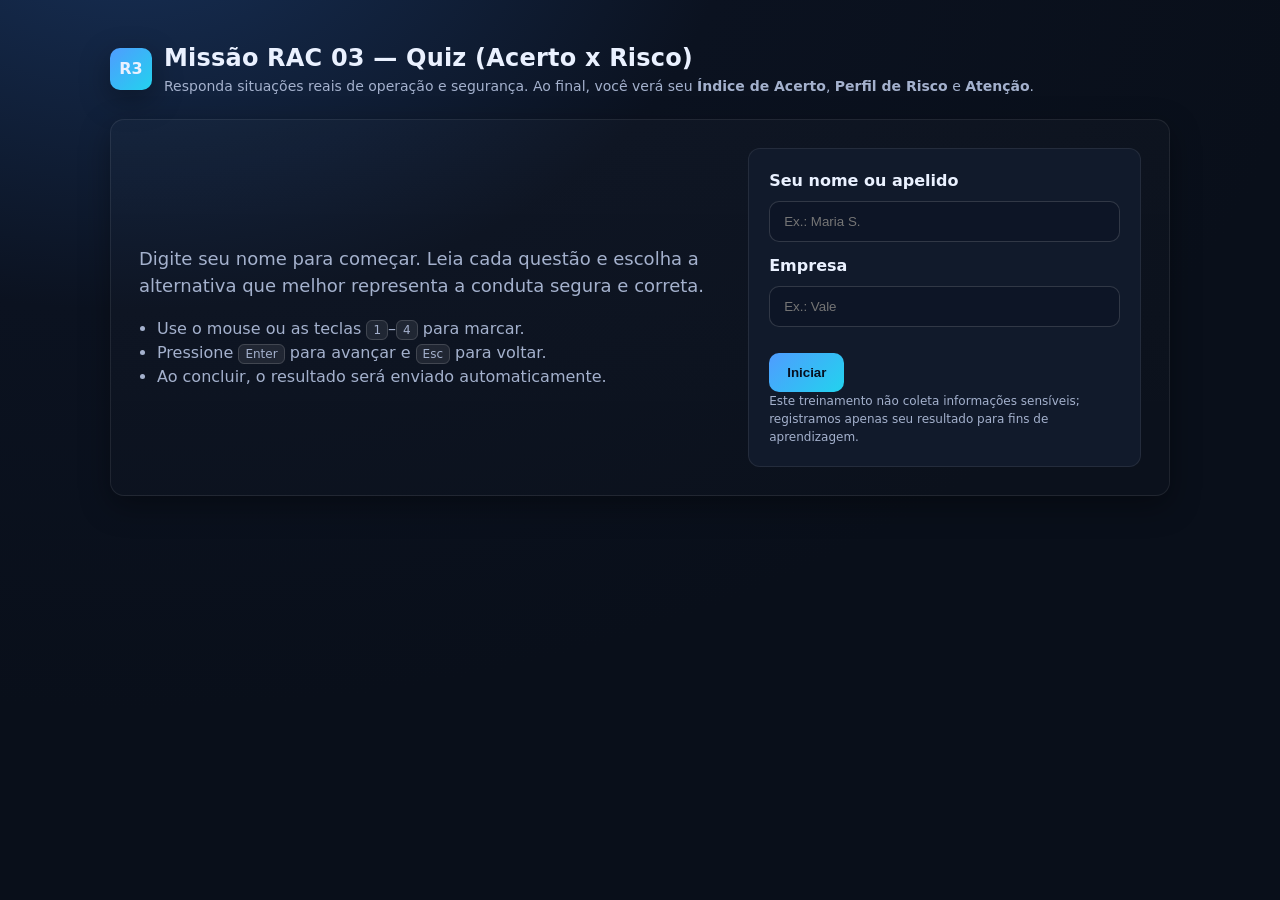
==== commit fc5a16c5: "Update index.html" ====
--- a/index.html
+++ b/index.html
@@ -103,6 +103,7 @@
       background:#0d1526;
       color:var(--text);
       outline:none;
+      margin-bottom:12px;
     }
 
     .actions{
@@ -395,6 +396,10 @@
       <div class="panel">
         <label for="playerName">Seu nome ou apelido</label>
         <input id="playerName" type="text" placeholder="Ex.: Maria S." />
+
+        <label for="playerCompany">Empresa</label>
+        <input id="playerCompany" type="text" placeholder="Ex.: Vale" />
+
         <div class="actions">
           <button id="btnStart" class="btn-primary">Iniciar</button>
         </div>
@@ -600,6 +605,7 @@
       }));
 
       let player = '';
+      let company = '';
       let step = 0;
       let answers = new Array(scenarios.length).fill(null);
       let times = new Array(scenarios.length).fill(0);
@@ -614,6 +620,7 @@
       const result = $('#result');
 
       const nameInput = $('#playerName');
+      const companyInput = $('#playerCompany');
       const btnStart = $('#btnStart');
       const btnBack = $('#btnBack');
       const btnNext = $('#btnNext');
@@ -717,13 +724,20 @@
 
       function start() {
         const n = (nameInput.value || '').trim();
+        const c = (companyInput.value || '').trim();
 
         if (!n) {
           alert('Por favor, informe seu nome.');
           return;
         }
 
+        if (!c) {
+          alert('Por favor, informe a empresa.');
+          return;
+        }
+
         player = n;
+        company = c;
         step = 0;
         sentOnce = false;
         answers = new Array(scenarios.length).fill(null);
@@ -948,6 +962,7 @@
         btnCSV.onclick = function () {
           const header = [
             'nome',
+            'empresa',
             'pontos_%',
             'media_0a5_ponderada',
             'perfil_risco_texto',
@@ -958,6 +973,7 @@
 
           const row = [
             player,
+            company,
             scorePct.toFixed(0),
             mediaGeral5.toFixed(2),
             riskText,
@@ -985,26 +1001,20 @@
 
         enviarResultado({
           nome: player,
+          empresa: company,
           mediaGeral: mediaGeral5,
           perfilRisco: riskText,
           perfilAtencao: attTxt,
-          pontuacaoPct: scorePct,
-          tempoMedioSeg: s,
-          perfilRiscoValor: avgRisk,
-          perfilAtencaoPct: attentionPct,
           respostasRaw: buildRespostasRaw()
         });
       }
 
       async function enviarResultado({
         nome,
+        empresa,
         mediaGeral,
         perfilRisco,
         perfilAtencao,
-        pontuacaoPct,
-        tempoMedioSeg,
-        perfilRiscoValor,
-        perfilAtencaoPct,
         respostasRaw
       }) {
         try {
@@ -1022,29 +1032,25 @@
           sendStatus.textContent = 'Enviando resultado...';
           sendStatus.style.display = 'inline-block';
 
-         const payloadObj = {
-  Nome: nome,
-  MediaGeral: Number(mediaGeral).toFixed(2),
-  PerfilRisco: perfilRisco,
-  PerfilAtencao: perfilAtencao,
-  PontuacaoPct: Number(pontuacaoPct).toFixed(0),
-  TempoMedioSeg: Number(tempoMedioSeg).toFixed(1),
-  PerfilRiscoValor: Number(perfilRiscoValor).toFixed(2),
-  PerfilAtencaoPct: Number(perfilAtencaoPct).toFixed(0),
-  RespostasRaw: respostasRaw,
-  Origem: 'github_pages',
-  Versao: 'rac03_v3'
-};
-
-const r = await fetch(GAS_URL, {
-  method: 'POST',
-  redirect: 'follow',
-  headers: {
-    'Content-Type': 'text/plain;charset=utf-8'
-  },
-  body: JSON.stringify(payloadObj)
-});
-
+          const payloadObj = {
+            Nome: nome,
+            Empresa: empresa,
+            MediaGeral: Number(mediaGeral).toFixed(2),
+            PerfilRisco: perfilRisco,
+            PerfilAtencao: perfilAtencao,
+            RespostasRaw: respostasRaw,
+            Origem: 'github_pages',
+            Versao: 'rac03_v3'
+          };
+
+          const r = await fetch(GAS_URL, {
+            method: 'POST',
+            redirect: 'follow',
+            headers: {
+              'Content-Type': 'text/plain;charset=utf-8'
+            },
+            body: JSON.stringify(payloadObj)
+          });
 
           let ok = false;
           let responseData = null;
@@ -1081,11 +1087,13 @@
         result.style.display = 'none';
 
         nameInput.value = '';
+        companyInput.value = '';
         sendStatus.style.display = 'none';
         sendStatus.textContent = 'Enviando resultado...';
         sendStatus.className = 'status-badge status-warn';
 
         player = '';
+        company = '';
         step = 0;
         answers = new Array(scenarios.length).fill(null);
         times = new Array(scenarios.length).fill(0);
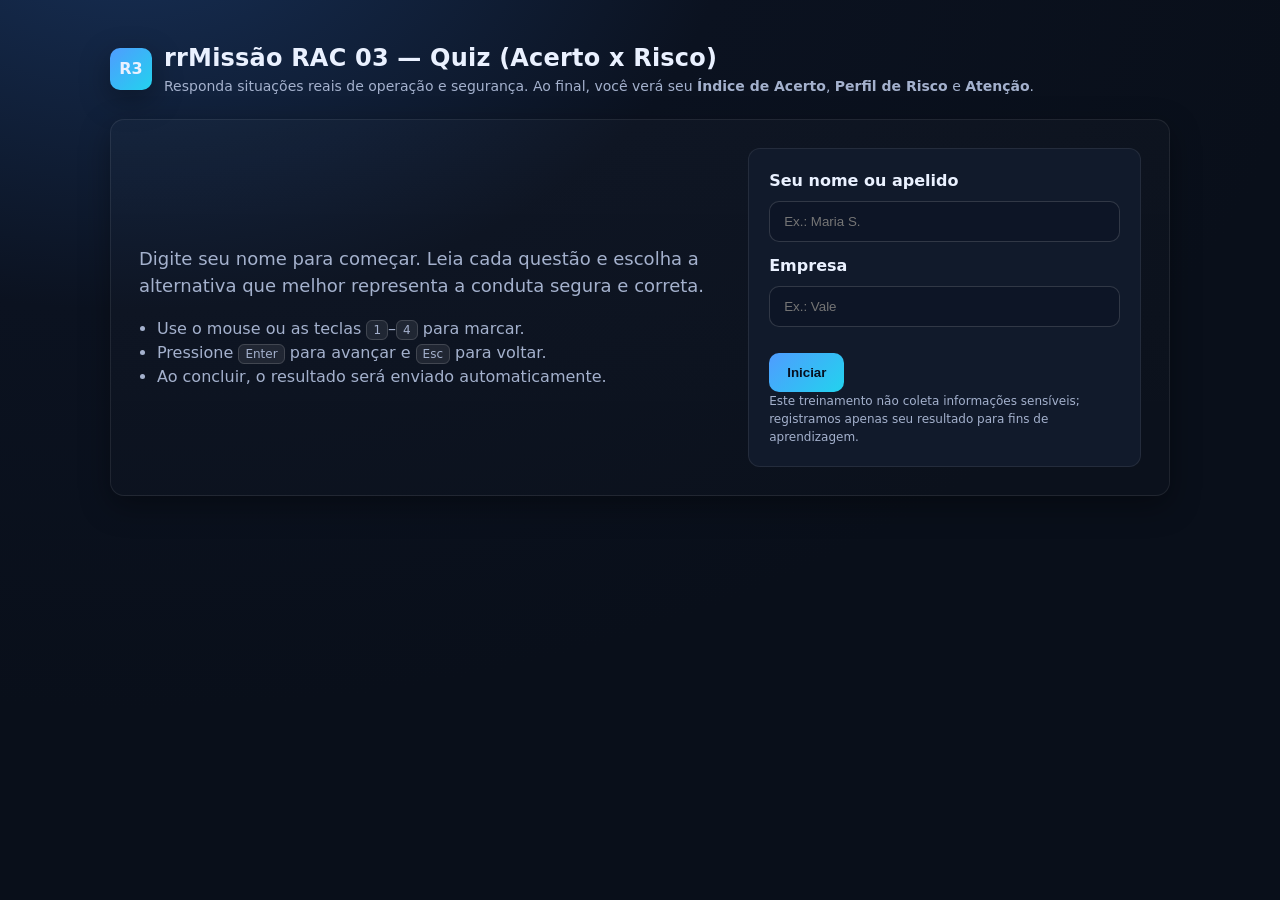
==== commit 01ae0811: "Update index.html" ====
--- a/index.html
+++ b/index.html
@@ -3,7 +3,7 @@
 <head>
   <meta charset="utf-8" />
   <meta name="viewport" content="width=device-width, initial-scale=1" />
-  <title>Missão RAC 03 — Quiz (Acerto x Risco)</title>
+  <title>Missão RAC 03 — Quiz (Acerto x Risco)3333</title>
   <style>
     :root{
       --bg:#0b1220;
@@ -374,7 +374,7 @@
     <header>
       <div class="logo"><span>R3</span></div>
       <div>
-        <h1>Missão RAC 03 — Quiz (Acerto x Risco)</h1>
+        <h1>rrMissão RAC 03 — Quiz (Acerto x Risco)</h1>
         <div style="color:var(--muted); font-size:14px">
           Responda situações reais de operação e segurança. Ao final, você verá seu <b>Índice de Acerto</b>, <b>Perfil de Risco</b> e <b>Atenção</b>.
         </div>
@@ -1020,7 +1020,7 @@
         try {
           if (sentOnce) return;
 
-          const dedupKey = `rac03_sent_v3_${nome}_${new Date().toDateString()}`;
+          const dedupKey = `rac03_sent_v3_${nome}_${empresa}_${new Date().toDateString()}`;
 
           if (localStorage.getItem(dedupKey)) {
             sentOnce = true;
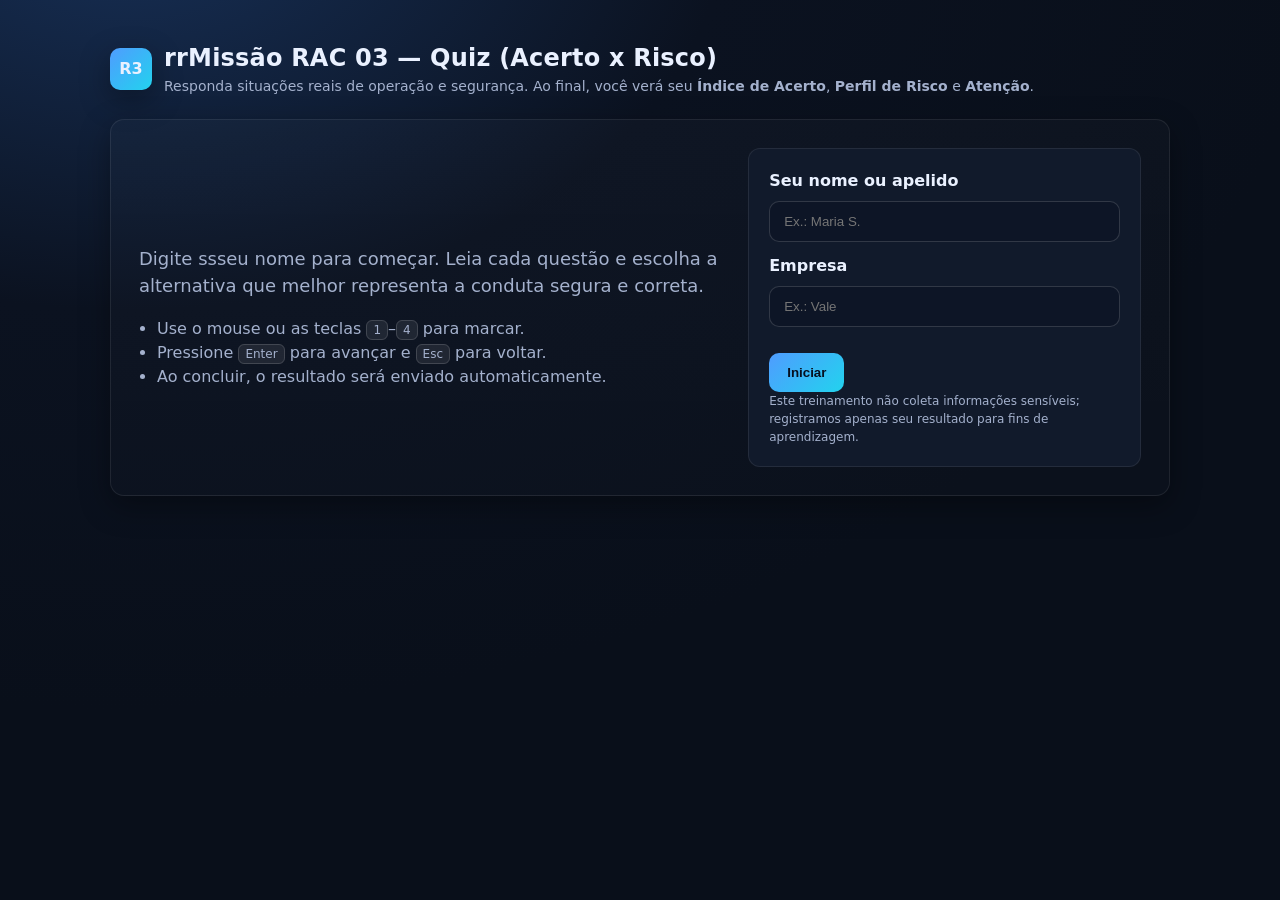
==== commit cce1ab59: "Update index.html" ====
--- a/index.html
+++ b/index.html
@@ -384,7 +384,7 @@
     <section id="intro" class="card">
       <div>
         <p class="lead">
-          Digite seu nome para começar. Leia cada questão e escolha a alternativa que melhor representa a conduta segura e correta.
+          Digite ssseu nome para começar. Leia cada questão e escolha a alternativa que melhor representa a conduta segura e correta.
         </p>
         <ul class="list">
           <li>Use o mouse ou as teclas <kbd>1</kbd>–<kbd>4</kbd> para marcar.</li>
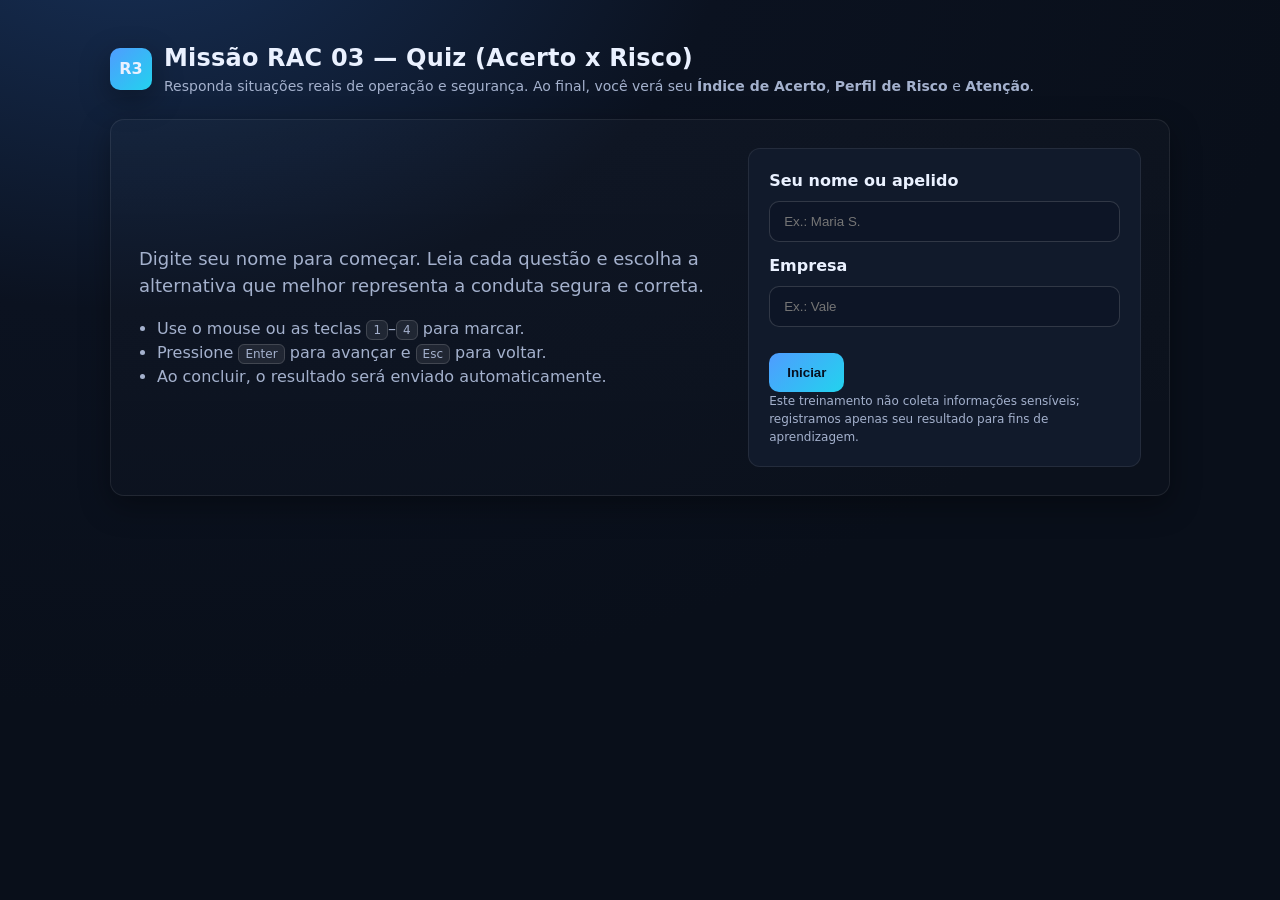
==== commit 3ae76a34: "Update index.html" ====
--- a/index.html
+++ b/index.html
@@ -3,7 +3,7 @@
 <head>
   <meta charset="utf-8" />
   <meta name="viewport" content="width=device-width, initial-scale=1" />
-  <title>Missão RAC 03 — Quiz (Acerto x Risco)3333</title>
+  <title>Missão RAC 03 — Quiz (Acerto x Risco)</title>
   <style>
     :root{
       --bg:#0b1220;
@@ -374,7 +374,7 @@
     <header>
       <div class="logo"><span>R3</span></div>
       <div>
-        <h1>rrMissão RAC 03 — Quiz (Acerto x Risco)</h1>
+        <h1>Missão RAC 03 — Quiz (Acerto x Risco)</h1>
         <div style="color:var(--muted); font-size:14px">
           Responda situações reais de operação e segurança. Ao final, você verá seu <b>Índice de Acerto</b>, <b>Perfil de Risco</b> e <b>Atenção</b>.
         </div>
@@ -384,7 +384,7 @@
     <section id="intro" class="card">
       <div>
         <p class="lead">
-          Digite ssseu nome para começar. Leia cada questão e escolha a alternativa que melhor representa a conduta segura e correta.
+          Digite seu nome para começar. Leia cada questão e escolha a alternativa que melhor representa a conduta segura e correta.
         </p>
         <ul class="list">
           <li>Use o mouse ou as teclas <kbd>1</kbd>–<kbd>4</kbd> para marcar.</li>
@@ -605,7 +605,7 @@
       }));
 
       let player = '';
-      let company = '';
+      let empresaCapturada = '';
       let step = 0;
       let answers = new Array(scenarios.length).fill(null);
       let times = new Array(scenarios.length).fill(0);
@@ -724,20 +724,20 @@
 
       function start() {
         const n = (nameInput.value || '').trim();
-        const c = (companyInput.value || '').trim();
+        const e = (companyInput.value || '').trim();
 
         if (!n) {
           alert('Por favor, informe seu nome.');
           return;
         }
 
-        if (!c) {
+        if (!e) {
           alert('Por favor, informe a empresa.');
           return;
         }
 
         player = n;
-        company = c;
+        empresaCapturada = e;
         step = 0;
         sentOnce = false;
         answers = new Array(scenarios.length).fill(null);
@@ -973,7 +973,7 @@
 
           const row = [
             player,
-            company,
+            empresaCapturada,
             scorePct.toFixed(0),
             mediaGeral5.toFixed(2),
             riskText,
@@ -1001,7 +1001,7 @@
 
         enviarResultado({
           nome: player,
-          empresa: company,
+          empresa: empresaCapturada,
           mediaGeral: mediaGeral5,
           perfilRisco: riskText,
           perfilAtencao: attTxt,
@@ -1093,7 +1093,7 @@
         sendStatus.className = 'status-badge status-warn';
 
         player = '';
-        company = '';
+        empresaCapturada = '';
         step = 0;
         answers = new Array(scenarios.length).fill(null);
         times = new Array(scenarios.length).fill(0);
